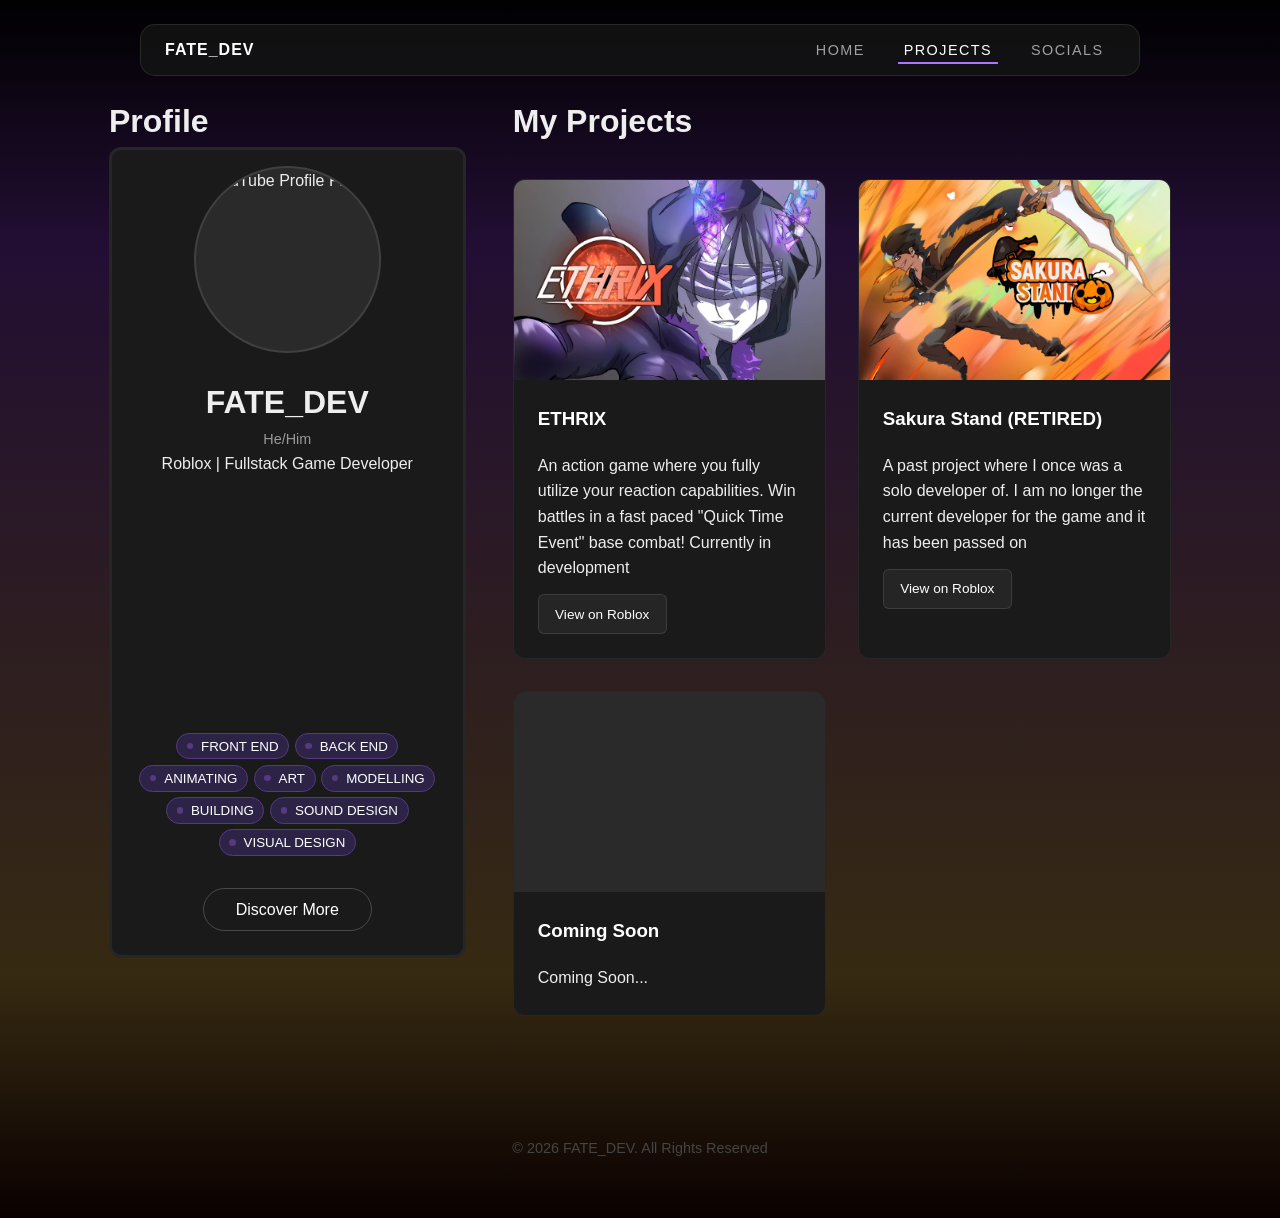
==== projects.html @ 9758d3fe "Added the entire project folder" ====
<!DOCTYPE html>
<html lang="en">

<head>
    <meta charset="UTF-8">
    <meta name="viewport" content="width=device-width, initial-scale=1.0">
    <title>FATE_DEV | Official Developer Website</title>
    <link rel="stylesheet" href="projects.css">
    <link rel="icon" type="image/x-icon" href="/images/logo.png">
</head>

<body>
    <header id="header">
        <nav>
            <div class="logo">FATE_DEV</div>
            <ul>
                <li><a href="index.html">Home</a></li>
                <!-- <li><a href="index.html#about">About</a></li> -->
                <li><a href="projects.html" class="active">Projects</a></li>
                <li><a href="socials.html">Socials</a></li>
            </ul>
        </nav>
    </header>

    <section class="container">
        <section id="profile" class="mini-container">
            <h2>Profile</h2>
            <div class="profile-card">
                <img src="https://yt3.googleusercontent.com/4zmzr-k3w9RmWyfqmuHfRTjOXqODPKCzI-T3Qi2HlBgHSLKjDu7hc2Q29o-bOJV0CHY7EXF3dw=s160-c-k-c0x00ffffff-no-rj"
                    alt="YouTube Profile Picture" class="profile-image">
                <div class="profile-content">
                    <h2>FATE_DEV</h2>
                    <p class="pronouns">He/Him</p>
                    <p class="description">Roblox | Fullstack Game Developer</p>
                    <div class="tags">
                        <div class="tag">
                            <div class="dot" aria-hidden="true"></div>
                            <p>front end</p>
                        </div>
                        <div class="tag">
                            <div class="dot" aria-hidden="true"></div>
                            <p>back end</p>
                        </div>
                        <div class="tag">
                            <div class="dot" aria-hidden="true"></div>
                            <p>animating</p>
                        </div>
                        <div class="tag">
                            <div class="dot" aria-hidden="true"></div>
                            <p>art</p>
                        </div>
                        <div class="tag">
                            <div class="dot" aria-hidden="true"></div>
                            <p>modelling</p>
                        </div>
                        <div class="tag">
                            <div class="dot" aria-hidden="true"></div>
                            <p>building</p>
                        </div>
                        <div class="tag">
                            <div class="dot" aria-hidden="true"></div>
                            <p>sound design</p>
                        </div>
                        <div class="tag">
                            <div class="dot" aria-hidden="true"></div>
                            <p>visual design</p>
                        </div>
                    </div>
                    <a href="socials.html" class="btn-secondary">Discover More</a>
                </div>
            </div>
        </section>
        <section id="projects" class="mini-container">
            <h2>My Projects</h2>
            <div class="grid">
                <div class="card">
                    <div class="card-image-container">
                        <img src="./images/ethrix.jpg"
                            alt="Project Preview" class="card-image">
                    </div>
                    <div class="card-content">
                        <h3>ETHRIX</h3>
                        <p>An action game where you fully utilize your reaction capabilities. Win battles in a fast
                            paced "Quick Time Event" base combat! Currently in development</p>
                        <a href="#" class="btn-roblox">
                            View on Roblox
                        </a>
                    </div>
                </div>
                <div class="card">
                    <div class="card-image-container">
                        <img src="./images/sakura_stand.jpg"
                            alt="Project Preview" class="card-image">
                    </div>
                    <div class="card-content">
                        <h3>Sakura Stand (RETIRED)</h3>
                        <p>A past project where I once was a solo developer of. I am no longer the current developer for
                            the
                            game and it has been passed on</p>
                        <a href="#" class="btn-roblox">
                            View on Roblox
                        </a>
                    </div>
                </div>
                <div class="card">
                    <div class="card-image-container">
                        <!-- <img src="https://images.unsplash.com/photo-1614728263952-84ea256f9679?auto=format&fit=crop&q=80&w=1000"
                            alt="Project Preview" class="card-image"> -->
                    </div>
                    <div class="card-content">
                        <h3>Coming Soon</h3>
                        <p>Coming Soon...</p>
                        <!-- <a href="#" class="btn-roblox">
                            View on Roblox
                        </a> -->
                    </div>
                </div>
            </div>
        </section>
    </section>
    </main>

    <footer>
        <p>&copy; 2026 FATE_DEV. All Rights Reserved</p>
    </footer>

</body>

</html>
---- projects.css ----
/* Base Styles & Reset */
* {
    margin: 0;
    padding: 0;
    box-sizing: border-box;
}

body {
    cursor: default;
    font-family: 'Inter', -apple-system, BlinkMacSystemFont, "Segoe UI", Roboto, sans-serif;
    background-color: #000;
    background: linear-gradient(0deg,rgba(10, 0, 0, 1) 0%, rgba(54, 42, 18, 1) 20%, rgba(34, 14, 51, 1) 80%, rgba(0, 0, 0, 1) 100%);
    color: #eeeeee;
    line-height: 1.6;
    overflow-x: hidden;
}

/* Header & Navigation */
#header {
    position: fixed;
    top: 0;
    left: 50%;
    transform: translate(-50%, 1.5em);
    z-index: 1000;
    width: clamp(50%, 1000px, 90%);
    background-color: rgba(20, 20, 20, 0.8);
    backdrop-filter: blur(12px);
    border: 1px solid rgba(255, 255, 255, 0.1);
    border-radius: 15px;
    padding: 0.75em 1.5em;
}

nav {
    display: flex;
    justify-content: space-between;
    align-items: center;
}

.logo {
    font-weight: bold;
    letter-spacing: 1px;
    color: #fff;
}

nav ul {
    list-style: none;
    display: flex;
    gap: 1em;
}

nav ul li a {
    text-decoration: none;
    color: #a0a0a0;
    font-size: 0.9em;
    text-transform: uppercase;
    letter-spacing: 0.1em;
    padding: 0.25em 0.4em;
    margin: 0.25em 0.4em;
    border-bottom: rgba(170, 117, 255,0) 2px solid;
    transition: color 0.3s ease, border-bottom 0.3s ease;
}

nav ul li a:hover {
    color: #fff;
    border-bottom: rgba(170, 117, 255,1) 2px solid;
}

nav ul li a.active {
    color: #fff;
    border-bottom: rgba(170, 117, 255,1) 2px solid;
}

/* BTNs */
.btn-primary, .btn-secondary {
    padding: 0.5em 2em;
    border-radius: 10em;
    text-decoration: none;
    font-weight: 500;
}

.btn-primary {
    margin: 1em 0;
    display: inline-flex;
    background-color: #fff;
    color: #000;
    transition: background-color 0.2s ease, transform 0.2s ease;;
}

.btn-secondary {
    margin: 1em 0;
    display: inline-flex;
    background-color: rgba(255,255,255,0);
    border: 1px solid rgba(255, 255, 255, 0.2);
    color: #fff;
    transition: background-color 0.2s ease, transform 0.2s ease;;
}

.btn-primary:hover {
    transform: translateY(-3px);
    background-color: #ababab
}

.btn-secondary:hover {
    transform: translateY(-3px);
    background-color: rgba(255,255,255,0.15);
}

/* Layout Containers */
.container {
    max-width: 1350px;
    margin: 0 auto;
    width: 100%;
    padding: 0 50px;
    display:flex;
    flex-direction: row;
    position: relative;
}

#profile {
    position: relative; 
    max-width: 100%; 
    margin: 6em 2% 4em 5%;
    padding: 0;
}

#projects {
    position: relative; 
    max-width: 100%; 
    margin: 6em 5% 4em 2%;
    padding: 0;
}

.container h2 {
    text-transform: capitalize;
    font-size: 2em;
}

/* Grid & Cards */
.grid {
    display: grid;
    grid-template-columns: repeat(auto-fit, minmax(260px, 1fr));
    gap: 2em;
    margin-top: 2em;
}

.card {
    background: #1a1a1a;
    border-radius: 12px;
    border: 1px solid rgba(255, 255, 255, 0.05);
    overflow: hidden;
    display: flex;
    flex-direction: column;
    transition: transform 0.125s ease;
}

.profile-card {
    background: #1a1a1a;
    border-radius: 12px;
    border: 3px solid rgba(255, 255, 255, 0.05);
    overflow: hidden;
    display: flex;
    align-items: center;
    flex-direction: column;
}

/* The Image Container */
/* .profile-image-container {
    margin: 1em;
    display: inline-flex;
    align-self: center;
    width: 35%;
    aspect-ratio: 1;
    overflow: hidden;
    background-color: #2a2a2a;
} */

.card-image-container {
    width: 100%;
    height: 200px;
    overflow: hidden;
    background-color: #2a2a2a;
}

.profile-image {
    min-width: fit-content;
    max-width: fit-content;
    object-fit: cover;
    border-radius: 100%;
    border: 2px rgba(255,255,255,0.1) solid;
    margin: 1em;
    display: inline-flex;
    width: 35%;
    aspect-ratio: 1;
    overflow: hidden;
    background-color: #2a2a2a;
}

.card-image {
    width: 100%;
    height: 100%;
    object-fit: cover;
    transition: transform 0.25s cubic-bezier(0.25, 0.46, 0.45, 0.94);
}

/* Tags */
.tags {
    display: flex;
    justify-content: center;
    flex-wrap: wrap;
    gap: 0.35em;
    margin: 1em;
}

.tags p {
    text-transform: uppercase;
    font-size: smaller;
    color: #fff;
    transition: color 0.2s ease;
}

.tag {
    border-radius: 5em;
    padding: 0.1em .6em;
    display: flex;
    flex-direction: row;
    align-items: center;
    background-color: rgb(44, 35, 71);
    border: 1px solid rgb(85, 58, 128);
    color: #fff;
    transition: background-color 0.2s ease, transform 0.2s ease;
}

.pronouns {
    font-size: .9em;
    color: #999;
}

.description {
    margin: 0 2em;
    text-align: center;
    margin-bottom: 15em;
}

.dot {
    border-radius: 100%;
    display: inline-flex;
    margin-right: 0.5em;
    height: 0.4em;
    aspect-ratio: 1;
    background-color: rgb(85, 58, 128);
    transition: background-color 0.2s ease;
}

.tag:hover .dot {
    background-color: rgb(170, 117, 255);
}

.tag:hover p {
    color: rgb(170, 117, 255);
}

.tag:hover {
    background-color: rgb(76, 58, 128);
    transform: scale(1.05);
}

/* Zoom Effect */
.card:hover {
    transform: scale(1.02);
}

.card:hover .card-image {
    transform: scale(1.1);
}

.profile-content {
    max-width: 600px;
    padding: 0.5em;
    display: flex;
    flex-direction: column;
    align-items: center;
}

.card-content {
    padding: 1.5em;
}

/* Redirect Button */
.btn-roblox {
    display: inline-flex;
    align-items: center;
    gap: 0.5em;
    margin-top: 1em;
    padding: 0.6em 1.2em;
    background-color: rgba(255, 255, 255, 0.05);
    border: 1px solid rgba(255, 255, 255, 0.1);
    border-radius: 6px;
    color: #fff;
    text-decoration: none;
    font-size: 0.85em;
    font-weight: 500;
    transition: all 0.2s ease;
}

.btn-roblox:hover {
    background-color: #fff;
    color: #000;
}

.icon-redirect {
    transition: transform 0.2s ease;
}

.btn-roblox:hover .icon-redirect {
    transform: translate(2px, -2px); 
}

.card h3 {
    margin-bottom: 1em;
    color: #fff;
}

/* Footer */
footer {
    text-align: center;
    padding: 4em 0;
    color: #444;
    font-size: 0.9em;
}

@media (max-width: 1000px) {
    .container {
        flex-direction: column;
    }   
    #projects {
        margin: 1.5em 5% 4em 5%;
    }
    #profile {
        margin: 6em 5% 1.5em 5%;
    }
    .grid {
        grid-template-columns: repeat(auto-fit, minmax(300px, 1fr));
    }
    .description {
        margin: 0 2em;
        text-align: center;
        margin-bottom: 0.5em;
    }
}

/* Responsive */
@media (max-width: 600px) {
    nav {
        justify-content: center;
    }
    nav ul {
        width: 100%;
        justify-content: center;
        gap: 0;
    }
    .logo{
        display: none;
    }
    nav ul li a {
        font-size: 0.8em; 
        padding: 0 2vw;
        margin: 0;
    }
}
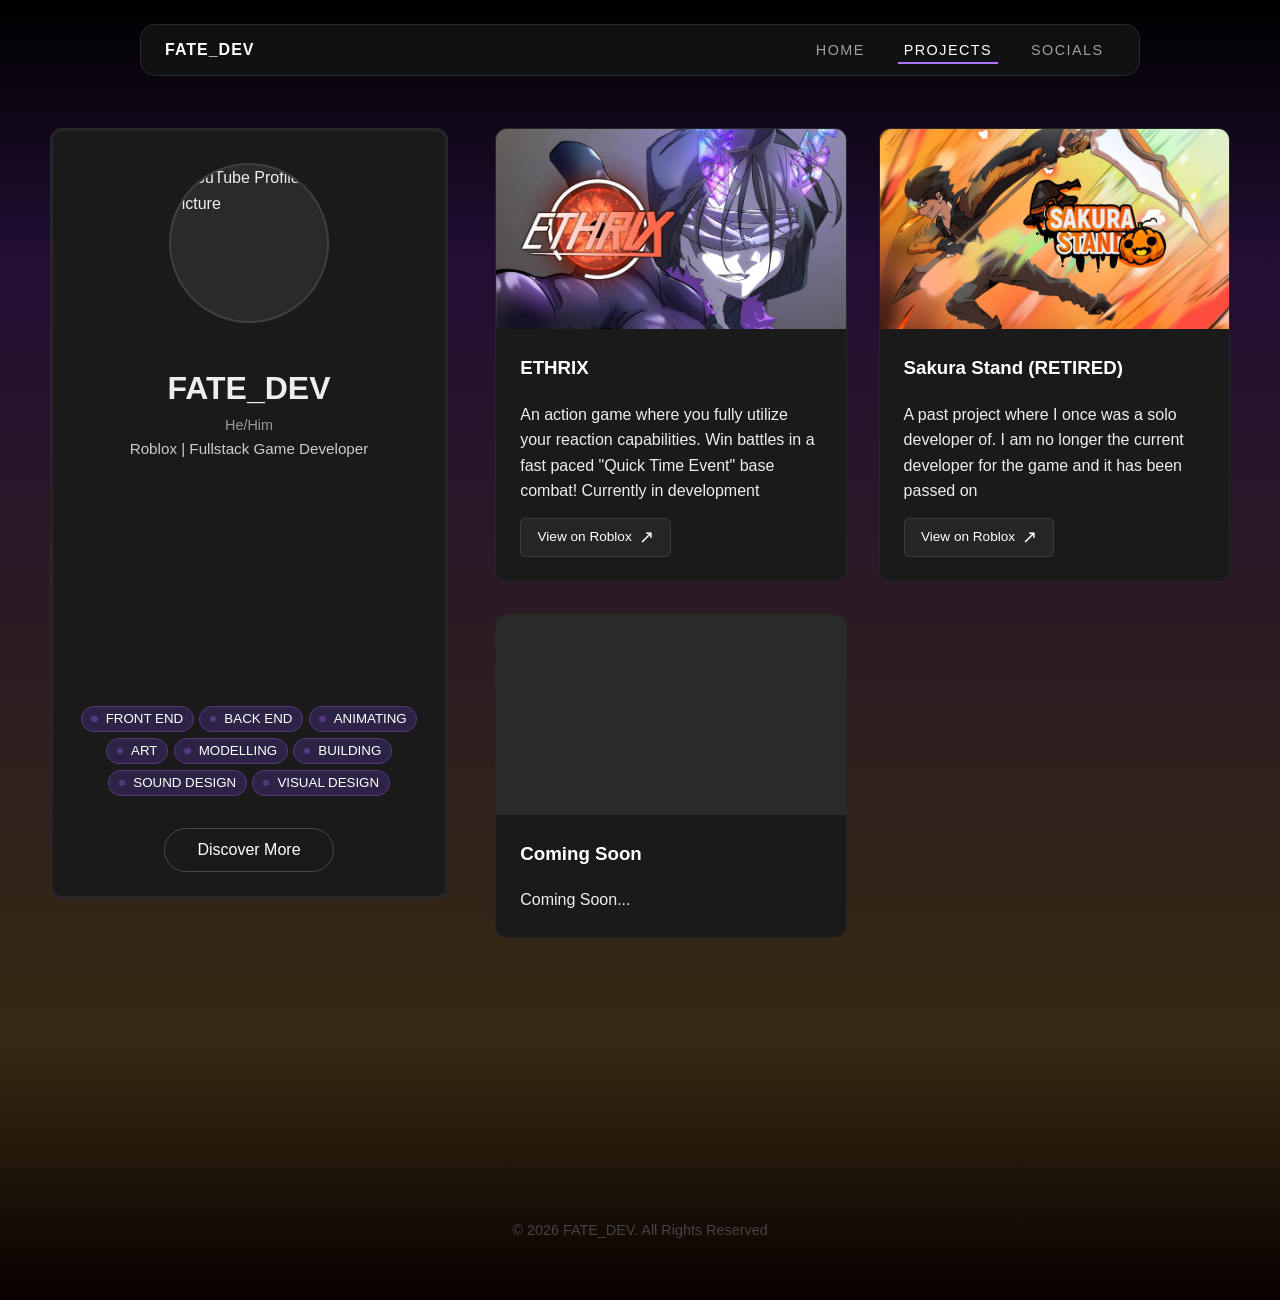
==== commit 1c945ebf: "Another full reupload - Fixed project page margin again - Also added redirect arrow to buttons that" ====
--- a/projects.html
+++ b/projects.html
@@ -6,7 +6,6 @@
     <meta name="viewport" content="width=device-width, initial-scale=1.0">
     <title>FATE_DEV | Official Developer Website</title>
     <link rel="stylesheet" href="projects.css">
-    <link rel="icon" type="image/x-icon" href="/images/logo.png">
 </head>
 
 <body>
@@ -23,8 +22,8 @@
     </header>
 
     <section class="container">
-        <section id="profile" class="mini-container">
-            <h2>Profile</h2>
+        <section id="profile">
+            <!-- <h2>Profile</h2> -->
             <div class="profile-card">
                 <img src="https://yt3.googleusercontent.com/4zmzr-k3w9RmWyfqmuHfRTjOXqODPKCzI-T3Qi2HlBgHSLKjDu7hc2Q29o-bOJV0CHY7EXF3dw=s160-c-k-c0x00ffffff-no-rj"
                     alt="YouTube Profile Picture" class="profile-image">
@@ -33,45 +32,21 @@
                     <p class="pronouns">He/Him</p>
                     <p class="description">Roblox | Fullstack Game Developer</p>
                     <div class="tags">
-                        <div class="tag">
-                            <div class="dot" aria-hidden="true"></div>
-                            <p>front end</p>
-                        </div>
-                        <div class="tag">
-                            <div class="dot" aria-hidden="true"></div>
-                            <p>back end</p>
-                        </div>
-                        <div class="tag">
-                            <div class="dot" aria-hidden="true"></div>
-                            <p>animating</p>
-                        </div>
-                        <div class="tag">
-                            <div class="dot" aria-hidden="true"></div>
-                            <p>art</p>
-                        </div>
-                        <div class="tag">
-                            <div class="dot" aria-hidden="true"></div>
-                            <p>modelling</p>
-                        </div>
-                        <div class="tag">
-                            <div class="dot" aria-hidden="true"></div>
-                            <p>building</p>
-                        </div>
-                        <div class="tag">
-                            <div class="dot" aria-hidden="true"></div>
-                            <p>sound design</p>
-                        </div>
-                        <div class="tag">
-                            <div class="dot" aria-hidden="true"></div>
-                            <p>visual design</p>
-                        </div>
+                        <div class="tag"><span class="dot"></span><p>front end</p></div>
+                        <div class="tag"><span class="dot"></span><p>back end</p></div>
+                        <div class="tag"><span class="dot"></span><p>animating</p></div>
+                        <div class="tag"><span class="dot"></span><p>art</p></div>
+                        <div class="tag"><span class="dot"></span><p>modelling</p></div>
+                        <div class="tag"><span class="dot"></span><p>building</p></div>
+                        <div class="tag"><span class="dot"></span><p>sound design</p></div>
+                        <div class="tag"><span class="dot"></span><p>visual design</p></div>
                     </div>
                     <a href="socials.html" class="btn-secondary">Discover More</a>
                 </div>
             </div>
         </section>
-        <section id="projects" class="mini-container">
-            <h2>My Projects</h2>
+        <section id="projects">
+            <!-- <h2>My Projects</h2> -->
             <div class="grid">
                 <div class="card">
                     <div class="card-image-container">
@@ -82,8 +57,8 @@
                         <h3>ETHRIX</h3>
                         <p>An action game where you fully utilize your reaction capabilities. Win battles in a fast
                             paced "Quick Time Event" base combat! Currently in development</p>
-                        <a href="#" class="btn-roblox">
-                            View on Roblox
+                        <a href="https://www.roblox.com/games/15411200769/ETHRIX" target="_blank" class="btn-roblox">
+                            View on Roblox <span class="icon-redirect">↗</span>
                         </a>
                     </div>
                 </div>
@@ -97,8 +72,8 @@
                         <p>A past project where I once was a solo developer of. I am no longer the current developer for
                             the
                             game and it has been passed on</p>
-                        <a href="#" class="btn-roblox">
-                            View on Roblox
+                        <a href="https://www.roblox.com/games/8534845015/Sakura-Stand" target="_blank" class="btn-roblox">
+                            View on Roblox <span class="icon-redirect">↗</span>
                         </a>
                     </div>
                 </div>
--- a/projects.css
+++ b/projects.css
@@ -70,7 +70,7 @@
     border-bottom: rgba(170, 117, 255,1) 2px solid;
 }
 
-/* BTNs */
+/* Buttons */
 .btn-primary, .btn-secondary {
     padding: 0.5em 2em;
     border-radius: 10em;
@@ -107,8 +107,8 @@
 
 /* Layout Containers */
 .container {
-    max-width: 1350px;
-    margin: 0 auto;
+    max-width: 1280px;
+    margin: 8em auto;
     width: 100%;
     padding: 0 50px;
     display:flex;
@@ -119,14 +119,14 @@
 #profile {
     position: relative; 
     max-width: 100%; 
-    margin: 6em 2% 4em 5%;
+    margin: 0 2% 4em 0;
     padding: 0;
 }
 
 #projects {
     position: relative; 
-    max-width: 100%; 
-    margin: 6em 5% 4em 2%;
+    max-width: 100%;  
+    margin: 0 0 4em 2%;
     padding: 0;
 }
 
@@ -138,9 +138,9 @@
 /* Grid & Cards */
 .grid {
     display: grid;
-    grid-template-columns: repeat(auto-fit, minmax(260px, 1fr));
+    grid-template-columns: repeat(auto-fit, minmax(300px, 1fr));
     gap: 2em;
-    margin-top: 2em;
+    margin-bottom: 2em;
 }
 
 .card {
@@ -182,14 +182,12 @@
 }
 
 .profile-image {
-    min-width: fit-content;
-    max-width: fit-content;
     object-fit: cover;
     border-radius: 100%;
     border: 2px rgba(255,255,255,0.1) solid;
-    margin: 1em;
-    display: inline-flex;
-    width: 35%;
+    margin: 2em 0;
+    display: inline-flex;
+    width: 160px;
     aspect-ratio: 1;
     overflow: hidden;
     background-color: #2a2a2a;
@@ -236,8 +234,8 @@
 }
 
 .description {
-    margin: 0 2em;
-    text-align: center;
+    font-size: 0.95em;
+    color: #ccc;
     margin-bottom: 15em;
 }
 
@@ -291,7 +289,7 @@
     align-items: center;
     gap: 0.5em;
     margin-top: 1em;
-    padding: 0.6em 1.2em;
+    padding: 0.3em 1.2em;
     background-color: rgba(255, 255, 255, 0.05);
     border: 1px solid rgba(255, 255, 255, 0.1);
     border-radius: 6px;
@@ -302,17 +300,20 @@
     transition: all 0.2s ease;
 }
 
+
 .btn-roblox:hover {
     background-color: #fff;
     color: #000;
 }
 
 .icon-redirect {
-    transition: transform 0.2s ease;
+    font-size: large;
+    transition: all 0.5s cubic-bezier(0.17, 2.96, 0.3, 0.5);
 }
 
 .btn-roblox:hover .icon-redirect {
     transform: translate(2px, -2px); 
+    font-weight: bolder;
 }
 
 .card h3 {
@@ -328,15 +329,19 @@
     font-size: 0.9em;
 }
 
+/* Responsive */
 @media (max-width: 1000px) {
     .container {
         flex-direction: column;
+        align-items: center;
+        padding: 0 20px;
     }   
+    #profile {
+        max-width: 600px;
+        margin: 0 0 4em 0;
+    }
     #projects {
-        margin: 1.5em 5% 4em 5%;
-    }
-    #profile {
-        margin: 6em 5% 1.5em 5%;
+        margin: 0 0 4em 0;
     }
     .grid {
         grid-template-columns: repeat(auto-fit, minmax(300px, 1fr));
@@ -348,7 +353,6 @@
     }
 }
 
-/* Responsive */
 @media (max-width: 600px) {
     nav {
         justify-content: center;
@@ -363,7 +367,7 @@
     }
     nav ul li a {
         font-size: 0.8em; 
-        padding: 0 2vw;
-        margin: 0;
+        padding: 0 1vw;
+        margin: 0 1vw;
     }
 }       
